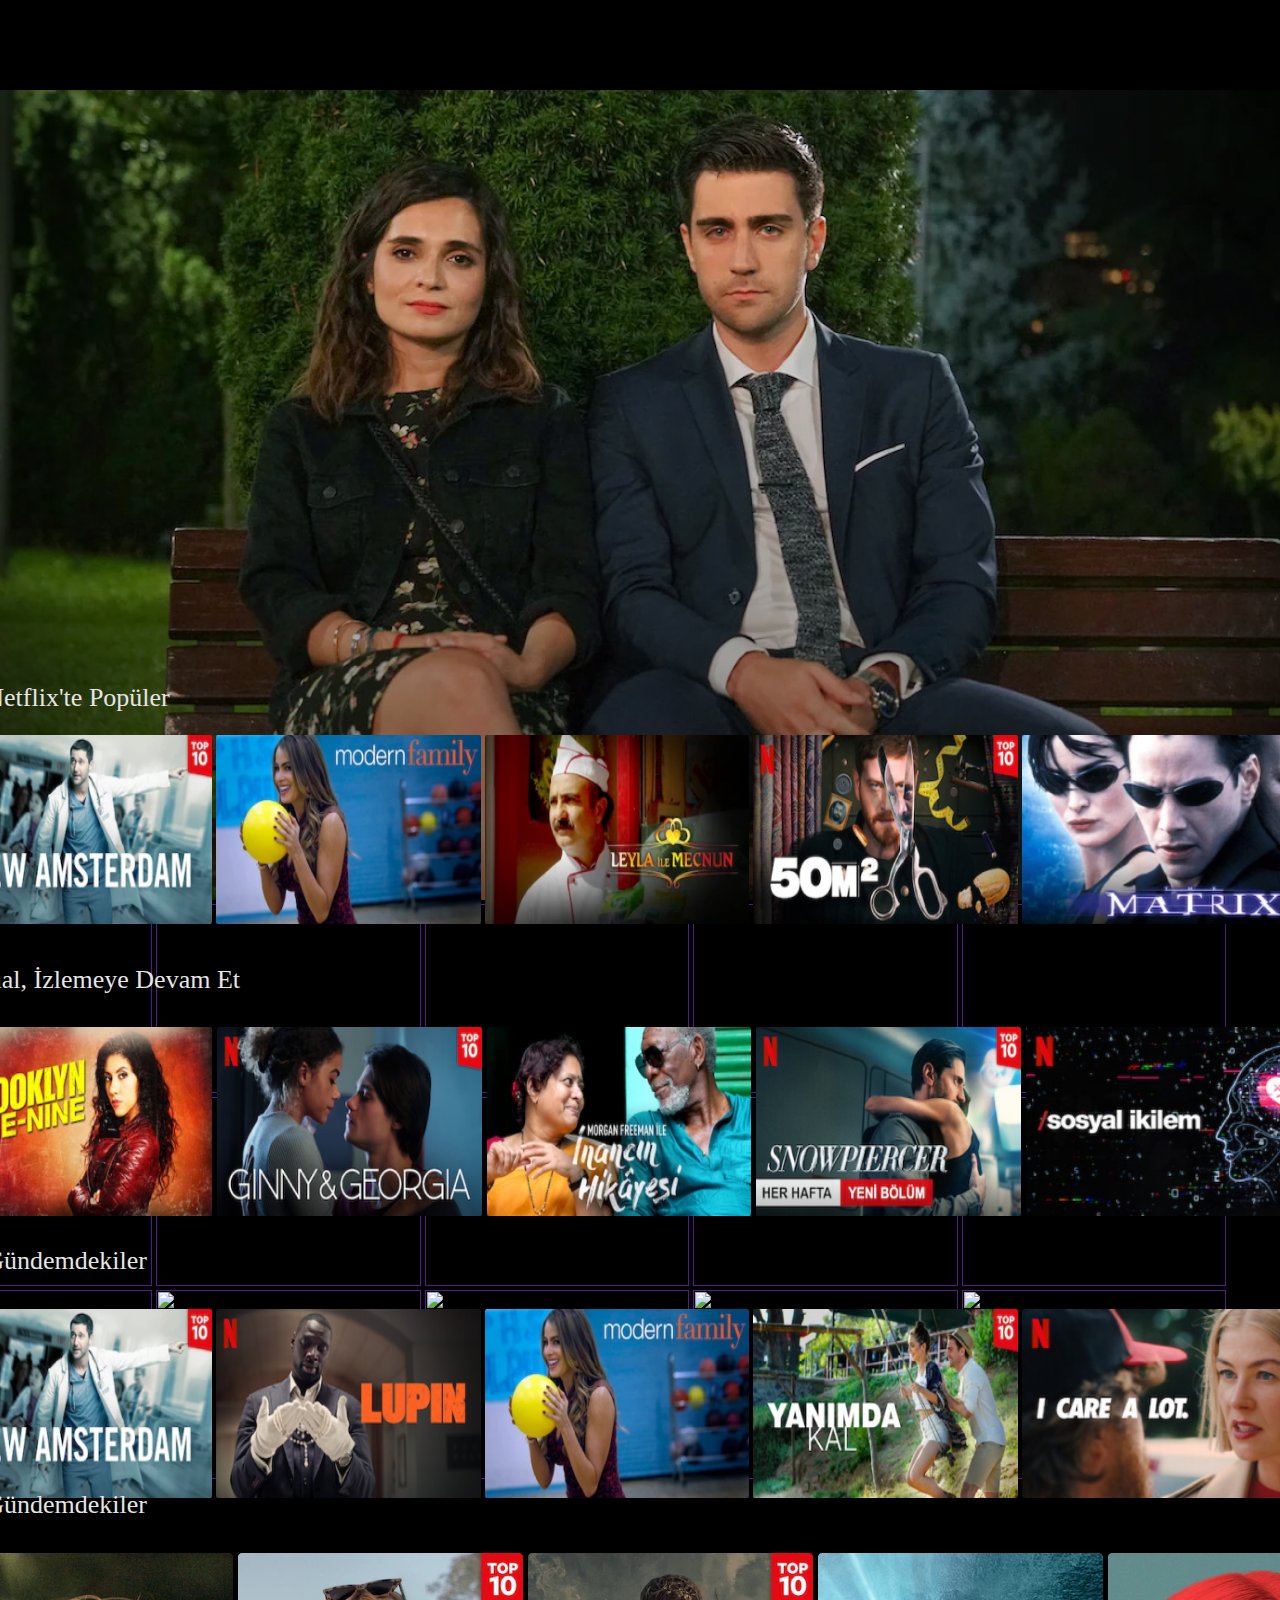
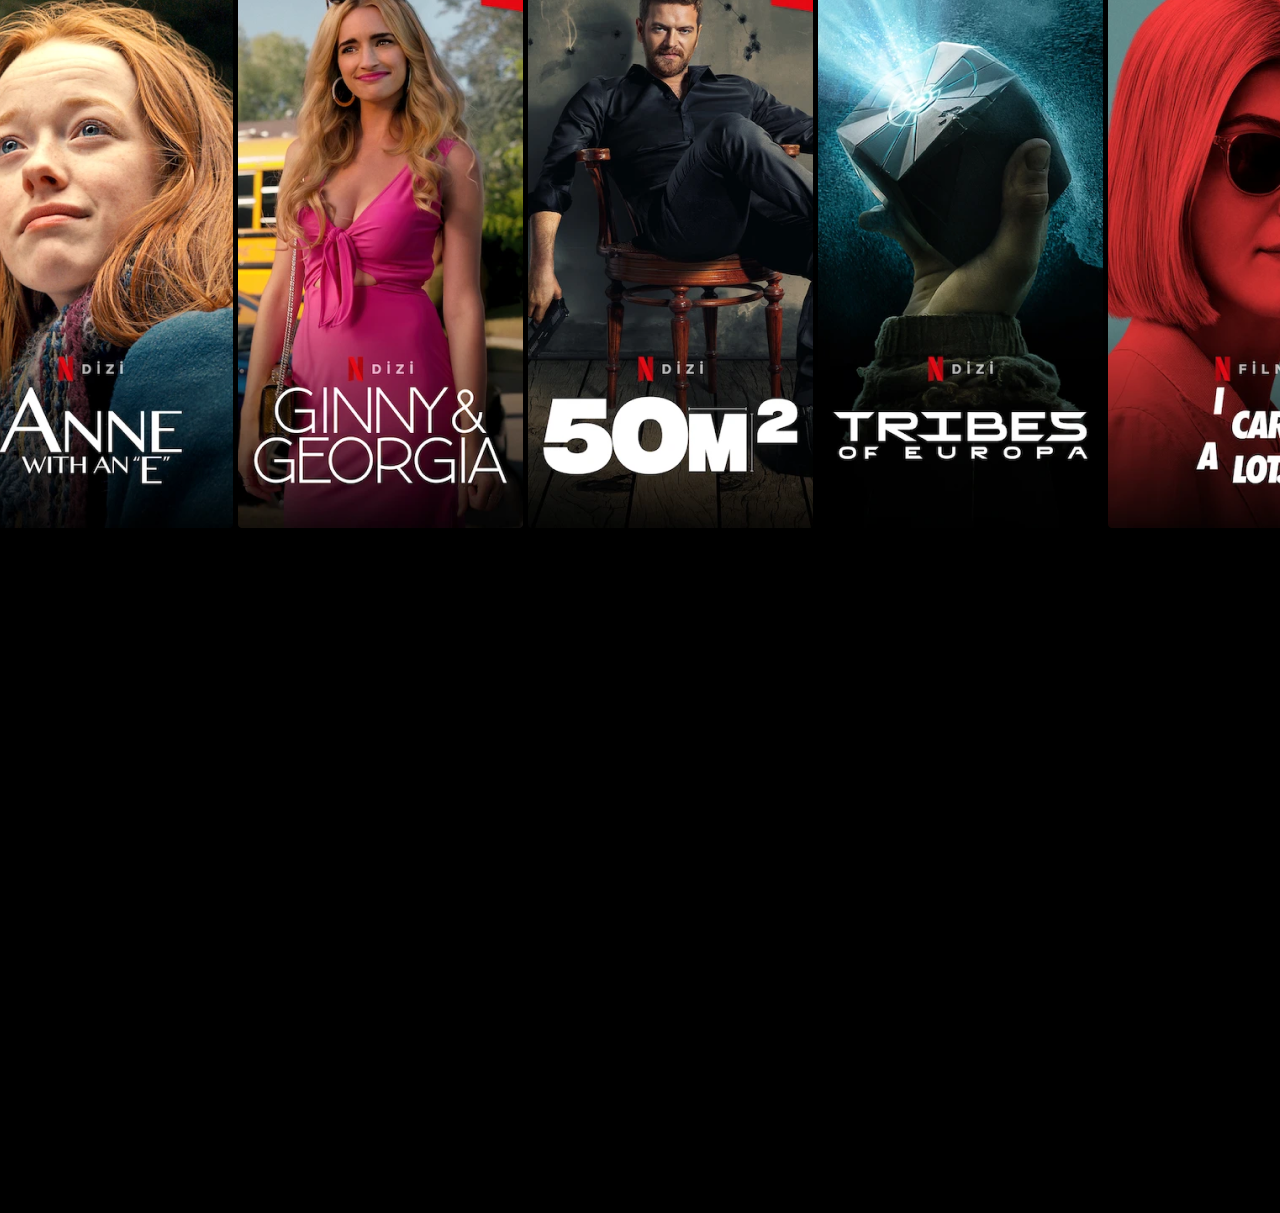
==== pages/homepage.html @ 5bb1a10b "first commit" ====
<!DOCTYPE html>
<html lang="en">
  <head>
    <meta charset="UTF-8" />
    <meta http-equiv="X-UA-Compatible" content="IE=edge" />
    <meta name="viewport" content="width=device-width, initial-scale=0.3" />
    <title>Document</title>
    <link rel="stylesheet" href="/css/style2.css" />
  </head>
  <body>
    <main class="contain">
      <nav class="nav1"></nav>
      <section class="forimg">
        <img src="/images1/backg.png" alt="" class="backg" />
        <div class="wrap1">
          <!-- <h2 class="head">Netflix'te Popüler</h2> -->
          <!-- <p class="p1">Netflix'te Popüler</p> -->
          <div class="r1">
            <h2 class="head">Netflix'te Popüler</h2>
            <a href="" class="a1">
              <img src="/images1/r11.png" alt="" class="rr1"
            /></a>
            <a href="" class="a1">
              <img src="/images1/r12.png" alt="" class="rr1"
            /></a>
            <a href="" class="a1">
              <img src="/images1/r13.png" alt="" class="rr1"
            /></a>
            <a href="" class="a1">
              <img src="/images1/r14.png" alt="" class="rr1"
            /></a>
            <a href="" class="a1">
              <img src="/images1/r15.png" alt="" class="rr1"
            /></a>
          </div>
        </div>
        <div class="wrap2">
          <h2 class="head1">Kemal, İzlemeye Devam Et</h2>
          <div class="r2">
            <a href="" class="a1">
              <img src="/images1/r21.png" alt="" class="rr1"
            /></a>
            <a href="" class="a1">
              <img src="/images1/r22.png" alt="" class="rr1"
            /></a>
            <a href="" class="a1">
              <img src="/images1/r23.png" alt="" class="rr1"
            /></a>
            <a href="" class="a1">
              <img src="/images1/r24.png" alt="" class="rr1"
            /></a>
            <a href="" class="a1">
              <img src="/images1/r25.png" alt="" class="rr1"
            /></a>
          </div>
        </div>
        <div class="wrap3">
          <h2 class="head">Gündemdekiler</h2>
          <div class="r3">
            <a href="" class="a1">
              <img src="/images1/r11.png" alt="" class="rr1"
            /></a>
            <a href="" class="a1">
              <img src="/images1/r32.png" alt="" class="rr1"
            /></a>
            <a href="" class="a1">
              <img src="/images1/r12.png" alt="" class="rr1"
            /></a>
            <a href="" class="a1">
              <img src="/images1/r34.png" alt="" class="rr1"
            /></a>
            <a href="" class="a1">
              <img src="/images1/r35.png" alt="" class="rr1"
            /></a>
          </div>
        </div>
        <div class="wrap4">
          <h2 class="head">Gündemdekiler</h2>
          <div class="r4">
            <a href="" class="a1"
              ><img src="/images1/r41.png" alt="" class="rr4"
            /></a>
            <a href="" class="a1"
              ><img src="/images1/r42.png" alt="" class="rr4"
            /></a>
            <a href="" class="a1"
              ><img src="/images1/r43.png" alt="" class="rr4"
            /></a>
            <a href="" class="a1"
              ><img src="/images1/r44.png" alt="" class="rr4"
            /></a>
            <a href="" class="a1"
              ><img src="/images1/r45.png" alt="" class="rr4"
            /></a>
          </div>
        </div>
        <div class="wrap5">
          <div class="r5">
            <a href="" class="a1"><img src="" alt="" class="rr1" /></a>
            <a href="" class="a1"><img src="" alt="" class="rr1" /></a>
            <a href="" class="a1"><img src="" alt="" class="rr1" /></a>
            <a href="" class="a1"><img src="" alt="" class="rr1" /></a>
            <a href="" class="a1"><img src="" alt="" class="rr1" /></a>
          </div>
        </div>
        <div class="wrap6">
          <div class="r6">
            <a href="" class="a1"><img src="" alt="" class="rr1" /></a>
            <a href="" class="a1"><img src="" alt="" class="rr1" /></a>
            <a href="" class="a1"><img src="" alt="" class="rr1" /></a>
            <a href="" class="a1"><img src="" alt="" class="rr1" /></a>
            <a href="" class="a1"><img src="" alt="" class="rr1" /></a>
          </div>
        </div>
        <div class="wrap7"><div class="r7"></div></div>
        <a href="" class="a1"><img src="" alt="" class="rr1" /></a>
        <a href="" class="a1"><img src="" alt="" class="rr1" /></a>
        <a href="" class="a1"><img src="" alt="" class="rr1" /></a>
        <a href="" class="a1"><img src="" alt="" class="rr1" /></a>
        <a href="" class="a1"><img src="" alt="" class="rr1" /></a>
      </section>
    </main>
  </body>
</html>
---- css/style2.css ----
body {
  /* justify-content: space-evenly; */
  display: flex;
  flex-wrap: wrap;
  background-color: black;
  align-items: center;
  flex-direction: column;
  align-content: center;
  justify-items: center;
}
.backg {
  /* position: absolute; */
  width: 1440px;
  /* height: 12cm; */
  left: 0px;
  top: 0px;

  background: linear-gradient(
      180deg,
      rgba(0, 0, 0, 0) 0%,
      rgba(0, 0, 0, 0.5) 100%
    ),
    url(image.png);
}
.forimg {
  left: 0%;
  right: 0%;
  top: 0px;
  border-radius: 0px;
  /* max-width: 35cm; */
  width: 1440px;
  /* height: 12cm; */
}

.contain {
  position: relative;
  width: 1505px;
  height: 2723px;
  left: 0px;
  top: 82px;
  background-color: black;
  /* justify-content: space-evenly; */
  /* align-items: center;
  flex-wrap: wrap;
  flex-direction: column-reverse;
  justify-content: center;
  align-items: center;
  align-content: center;
  justify-items: center; */
  justify-content: space-evenly;
  align-items: center;
  flex-wrap: wrap;
  flex-direction: column-reverse;
}
.r1 {
  /* position: relative; */
  width: 1445px;
  height: 171px;

  /* Inside auto layout */

  flex: none;
  order: 1;
  flex-grow: 0;
  /* margin-bottom: 2cm; */
  margin-top: -1cm;
}
.rr1 {
  width: 7cm;
  height: 5cm;
}
.wrap1 {
  display: flex;
  flex-direction: column;
  align-items: flex-start;
  padding: 0px;
  gap: 10px;

  position: absolute;
  width: 1445px;
  height: 214px;
  left: 60px;
  top: 607px;
}
.r2 {
  /* Auto layout */

  display: flex;
  flex-direction: row;
  align-items: flex-start;
  padding: 0px;
  gap: 5px;

  width: 1445px;
  height: 171px;

  /* Inside auto layout */

  flex: none;
  order: 1;
  flex-grow: 0;
}
.wrap2 {
  /* Auto layout */

  display: flex;
  flex-direction: column;
  align-items: flex-start;
  padding: 0px;
  gap: 10px;

  position: absolute;
  width: 1445px;
  height: 214px;
  left: 60px;
  top: 851px;
}
.head {
  color: white;
  width: 213px;
  height: 33px;

  /* Netflix Sans - Medium - 26px */

  font-family: "Netflix Sans";
  font-style: normal;
  font-weight: 500;
  font-size: 26px;
  line-height: 33px;

  /* SmokeWhite */

  color: #e5e5e5;

  /* Inside auto layout */

  flex: none;
  order: 0;
  flex-grow: 0;
  margin-left: 1cm;
}
.head1 {
  margin-left: 0.1cm;
  /* margin-bottom: 1cm; */
  color: white;

  idth: 319px;
  height: 33px;

  /* Netflix Sans - Medium - 26px */

  font-family: "Netflix Sans";
  font-style: normal;
  font-weight: 500;
  font-size: 26px;
  line-height: 33px;

  /* SmokeWhite */

  color: #e5e5e5;

  /* Inside auto layout */

  flex: none;
  order: 0;
  flex-grow: 0;
}
.wrap3 {
  /* Auto layout */

  display: flex;
  flex-direction: column;
  align-items: flex-start;
  padding: 0px;
  gap: 10px;

  position: absolute;
  width: 1445px;
  height: 214px;
  /* height: 9cm; */
  padding-top: 1cm;
  left: 60px;
  top: 1095px;
}
.rr5 {
  position: absolute;
  left: 0%;
  right: 0%;
  top: 0%;
  bottom: 0%;

  background: url(image.png);
  border-radius: 4px;
}
.wrap4 {
  /* Auto layout */

  display: flex;
  flex-direction: column;
  align-items: flex-start;
  padding: 0px;
  gap: 10px;

  position: absolute;
  width: 1445px;
  height: 618px;
  left: 60px;
  top: 1339px;
  padding-top: 1cm;
}
.r4 {
  /* Auto layout */

  display: flex;
  flex-direction: row;
  align-items: flex-start;
  padding: 0px;
  gap: 5px;

  width: 1445px;
  height: 575px;

  /* Inside auto layout */

  flex: none;
  order: 1;
  flex-grow: 0;
}

.wrap5 {
}
.r5 {
}
.wrap6 {
}
.r6 {
}
.wrap7 {
}
.r7 {
}
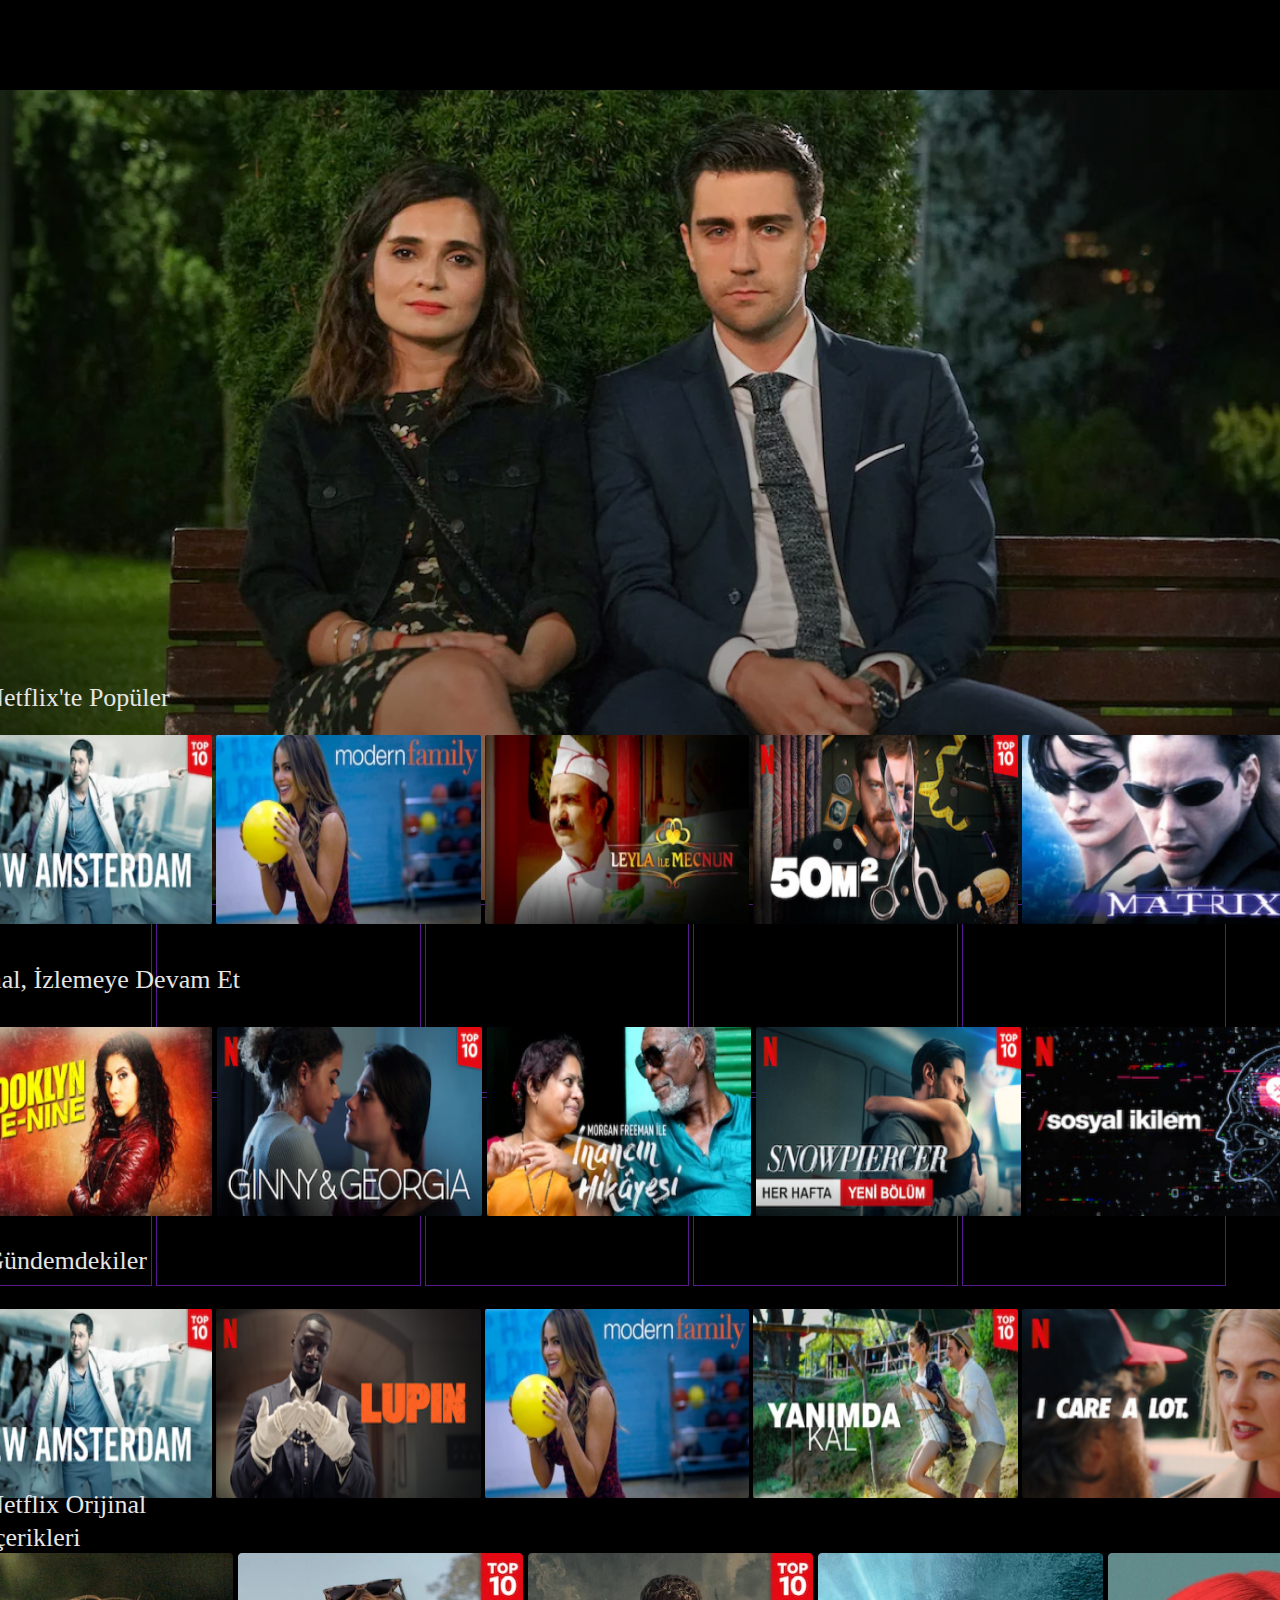
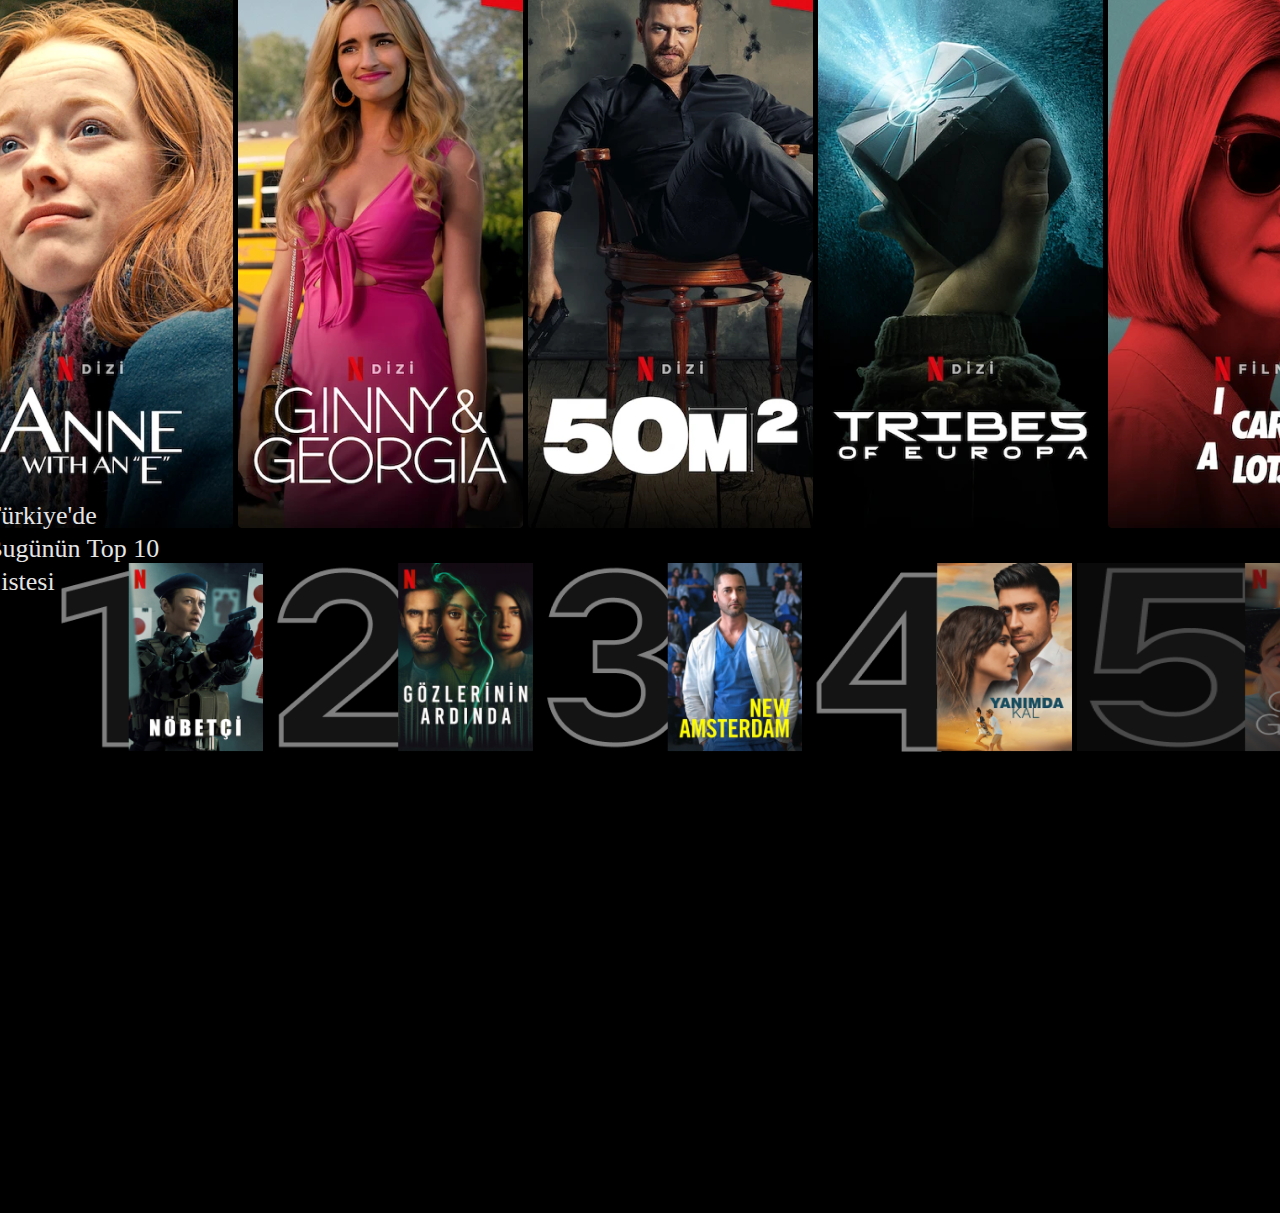
==== commit 9048d70a: "second commit" ====
--- a/pages/homepage.html
+++ b/pages/homepage.html
@@ -4,7 +4,7 @@
     <meta charset="UTF-8" />
     <meta http-equiv="X-UA-Compatible" content="IE=edge" />
     <meta name="viewport" content="width=device-width, initial-scale=0.3" />
-    <title>Document</title>
+    <title>Netflix home page</title>
     <link rel="stylesheet" href="/css/style2.css" />
   </head>
   <body>
@@ -75,7 +75,7 @@
           </div>
         </div>
         <div class="wrap4">
-          <h2 class="head">Gündemdekiler</h2>
+          <h2 class="head">Netflix Orijinal İçerikleri</h2>
           <div class="r4">
             <a href="" class="a1"
               ><img src="/images1/r41.png" alt="" class="rr4"
@@ -95,12 +95,23 @@
           </div>
         </div>
         <div class="wrap5">
+          <h2 class="head">Türkiye'de Bugünün Top 10 Listesi</h2>
           <div class="r5">
-            <a href="" class="a1"><img src="" alt="" class="rr1" /></a>
-            <a href="" class="a1"><img src="" alt="" class="rr1" /></a>
-            <a href="" class="a1"><img src="" alt="" class="rr1" /></a>
-            <a href="" class="a1"><img src="" alt="" class="rr1" /></a>
-            <a href="" class="a1"><img src="" alt="" class="rr1" /></a>
+            <a href="" class="a1"
+              ><img src="/images1/r51.png" alt="" class="rr1"
+            /></a>
+            <a href="" class="a1"
+              ><img src="/images1/r52.png" alt="" class="rr1"
+            /></a>
+            <a href="" class="a1"
+              ><img src="/images1/r53.png" alt="" class="rr1"
+            /></a>
+            <a href="" class="a1"
+              ><img src="/images1/r54.png" alt="" class="rr1"
+            /></a>
+            <a href="" class="a1"
+              ><img src="/images1/r55.png" alt="" class="rr1"
+            /></a>
           </div>
         </div>
         <div class="wrap6">
--- a/css/style2.css
+++ b/css/style2.css
@@ -228,8 +228,30 @@
 }
 
 .wrap5 {
+  /* Auto layout */
+
+  display: flex;
+  flex-direction: column;
+  align-items: flex-start;
+  padding: 0px;
+  gap: 10px;
+
+  position: absolute;
+  width: 1445px;
+  height: 248px;
+  left: 60px;
+  top: 1987px;
 }
 .r5 {
+  display: flex;
+  flex-direction: row;
+  justify-content: center;
+  align-items: center;
+  padding: 0px;
+  gap: 5px;
+
+  width: 1445px;
+  height: 205px;
 }
 .wrap6 {
 }
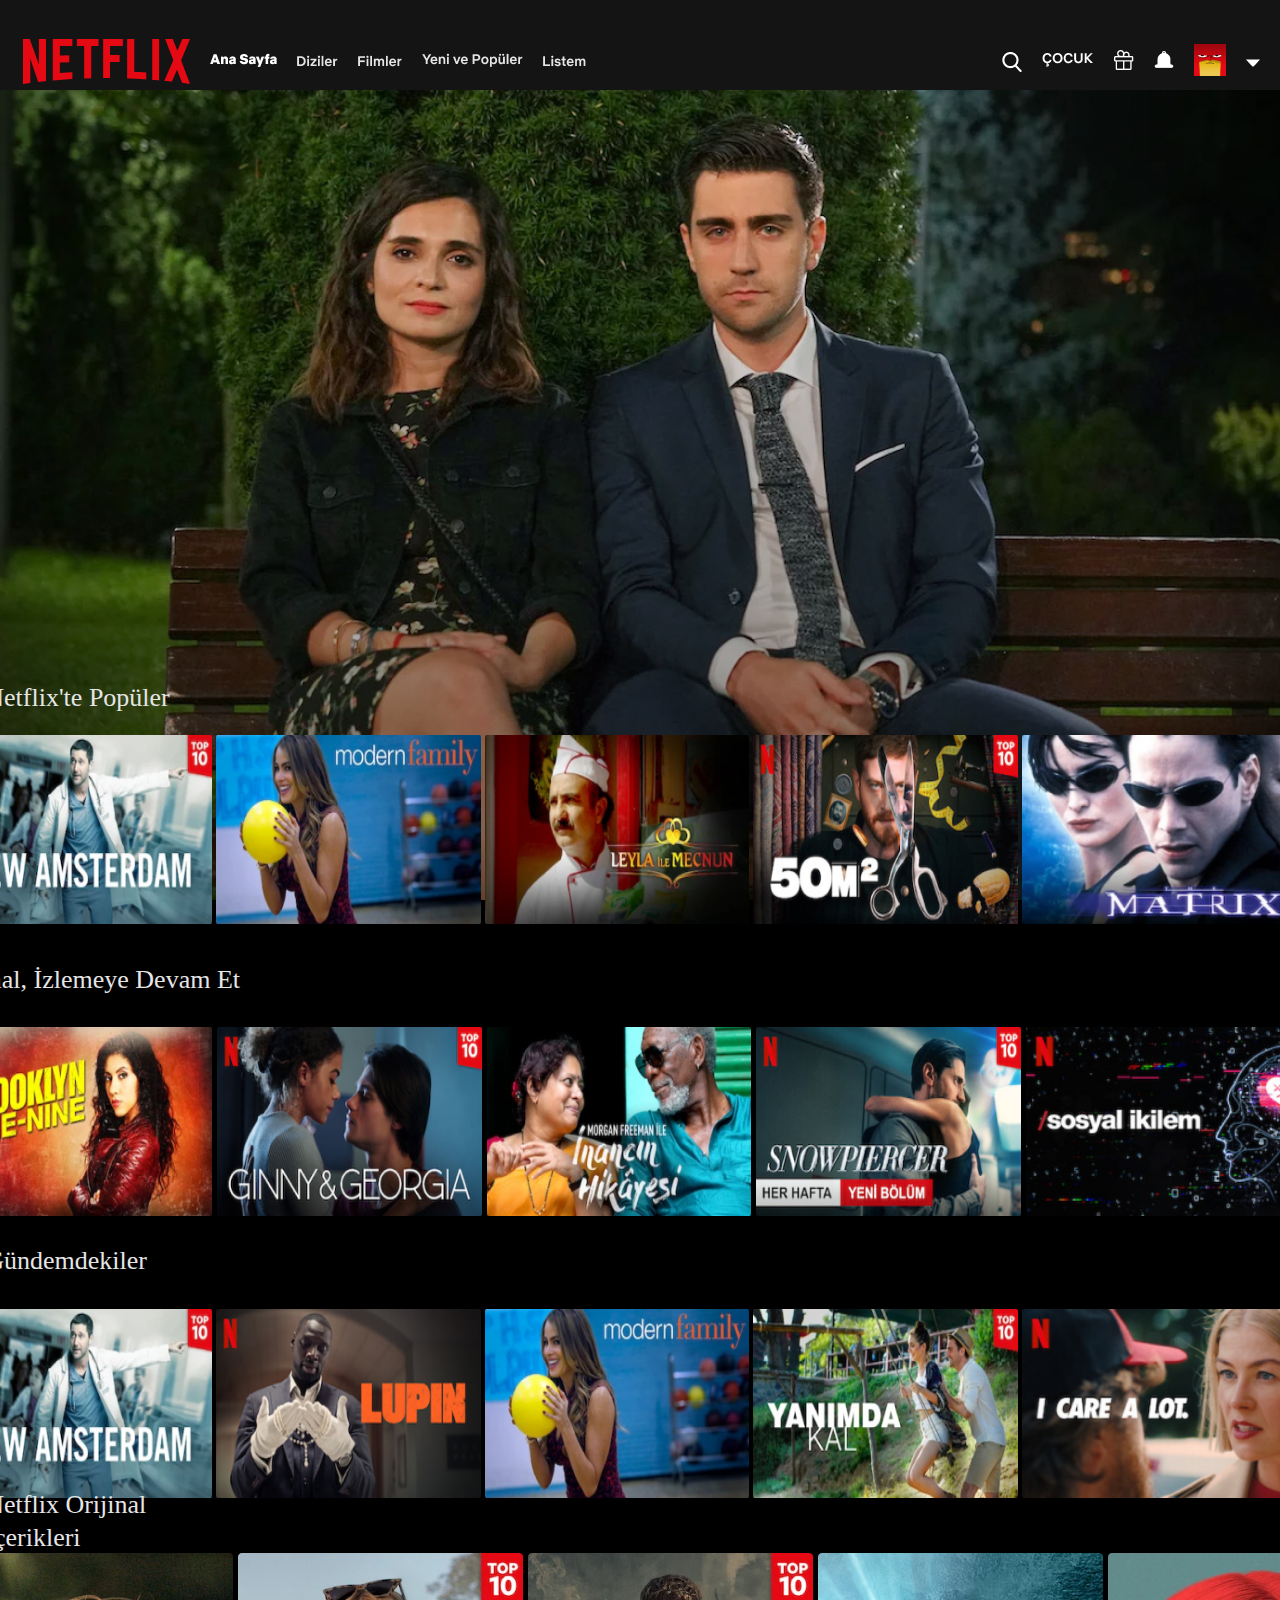
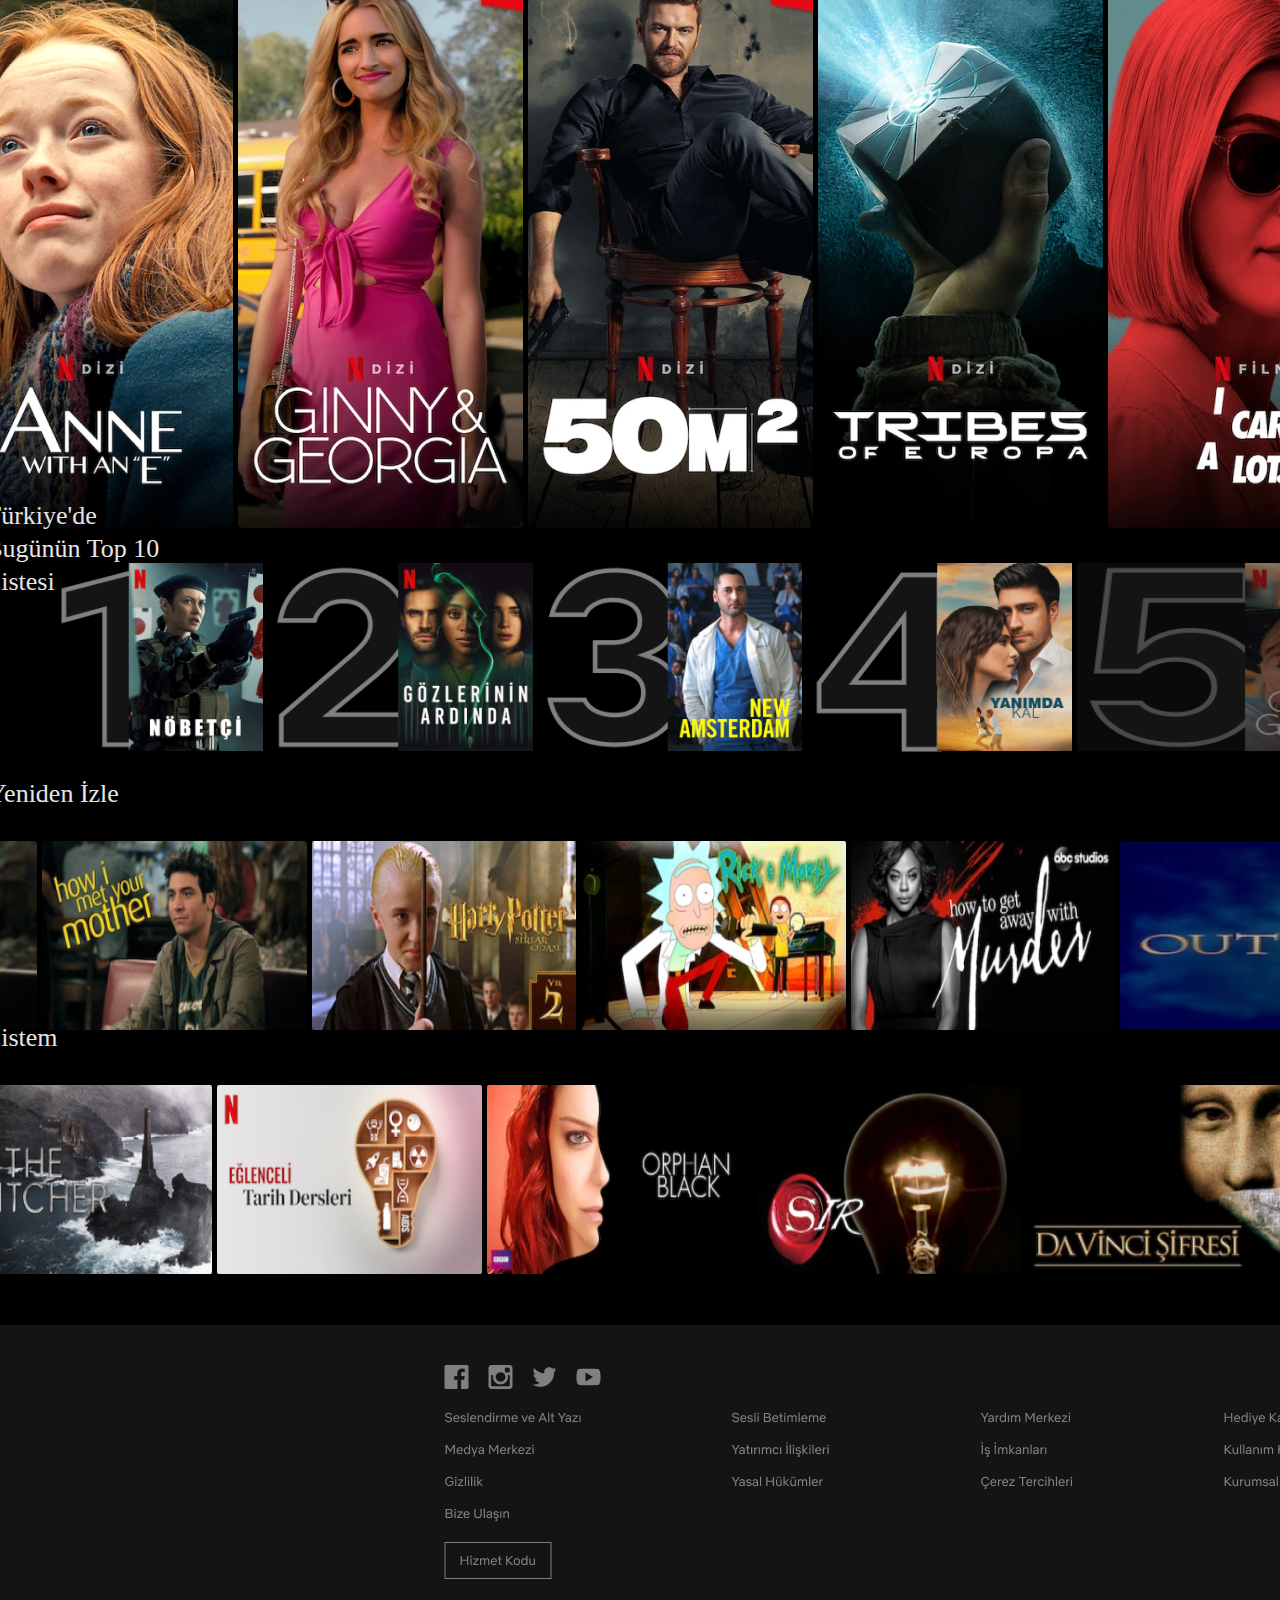
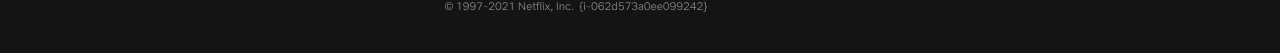
==== commit be5f02aa: "fourth commit" ====
--- a/pages/homepage.html
+++ b/pages/homepage.html
@@ -9,14 +9,45 @@
   </head>
   <body>
     <main class="contain">
-      <nav class="nav1"></nav>
+      <nav class="nav1">
+        <div class="con">
+          <div class="text">
+            <a href="#1" class="a2"></a>
+            <img src="/images/netflixlogo.png" alt="" class="logo" /></a>
+            <a href="#2" class="a2">
+            <img src="/images1/t1.png" alt="" class="t1" /></a>
+            <a href="#2" class="a2">
+            <img src="/images1/t2.png" alt="" class="t2" /></a>
+            <a href="#3" class="a2">
+            <img src="/images1/t3.png" alt="" class="t3" /></a>
+            <a href="#popul" class="a2">
+            <img src="/images1/t4.png" alt="" class="t4" /></a>
+            <a href="#listen" class="a2">
+            <img src="/images1/t5.png" alt="" class="t5" /></a>
+          </div>
+        </div>
+        <div class="fun">
+          <a href="https:/youtube.com" class="a2"></a>
+          <img src="/images1/search.png" alt="" class="serch" /></a>
+          <a href="" class="a2">
+          <img src="/images1/ÇOCUK.png" alt="" class="quick" /></a>
+          <a href="" class="a2">
+          <img src="/images1/gift.png" alt="" class="gift" /></a>
+          <a href="" class="a2">
+          <img src="/images1/not.png" alt="" class="n0t" /></a>
+          <a href="" class="a2">
+          <img src="/images1/ProfileIMG.png" alt="" class="profile" /></a>
+          <a href="" class="a2">
+          <img src="/images1/db.png" alt="" class="db" /></a>
+        </div>
+      </nav>
       <section class="forimg">
         <img src="/images1/backg.png" alt="" class="backg" />
         <div class="wrap1">
           <!-- <h2 class="head">Netflix'te Popüler</h2> -->
           <!-- <p class="p1">Netflix'te Popüler</p> -->
           <div class="r1">
-            <h2 class="head">Netflix'te Popüler</h2>
+            <h2 class="head" id="popul" >Netflix'te Popüler</h2>
             <a href="" class="a1">
               <img src="/images1/r11.png" alt="" class="rr1"
             /></a>
@@ -35,7 +66,7 @@
           </div>
         </div>
         <div class="wrap2">
-          <h2 class="head1">Kemal, İzlemeye Devam Et</h2>
+          <h2 class="head1" id="5">Kemal, İzlemeye Devam Et</h2>
           <div class="r2">
             <a href="" class="a1">
               <img src="/images1/r21.png" alt="" class="rr1"
@@ -55,7 +86,7 @@
           </div>
         </div>
         <div class="wrap3">
-          <h2 class="head">Gündemdekiler</h2>
+          <h2 class="head" id="4">Gündemdekiler</h2>
           <div class="r3">
             <a href="" class="a1">
               <img src="/images1/r11.png" alt="" class="rr1"
@@ -75,7 +106,7 @@
           </div>
         </div>
         <div class="wrap4">
-          <h2 class="head">Netflix Orijinal İçerikleri</h2>
+          <h2 class="head" id="3">Netflix Orijinal İçerikleri</h2>
           <div class="r4">
             <a href="" class="a1"
               ><img src="/images1/r41.png" alt="" class="rr4"
@@ -95,7 +126,7 @@
           </div>
         </div>
         <div class="wrap5">
-          <h2 class="head">Türkiye'de Bugünün Top 10 Listesi</h2>
+          <h2 class="head" id="2">Türkiye'de Bugünün Top 10 Listesi</h2>
           <div class="r5">
             <a href="" class="a1"
               ><img src="/images1/r51.png" alt="" class="rr1"
@@ -115,21 +146,50 @@
           </div>
         </div>
         <div class="wrap6">
+          <h2 class="head3" id="1">Yeniden İzle</h2>
           <div class="r6">
-            <a href="" class="a1"><img src="" alt="" class="rr1" /></a>
-            <a href="" class="a1"><img src="" alt="" class="rr1" /></a>
-            <a href="" class="a1"><img src="" alt="" class="rr1" /></a>
-            <a href="" class="a1"><img src="" alt="" class="rr1" /></a>
-            <a href="" class="a1"><img src="" alt="" class="rr1" /></a>
+            <a href="" class="a1"
+              ><img src="/images1/r61.png" alt="" class="rr1"
+            /></a>
+            <a href="" class="a1"
+              ><img src="/images1/r62.png" alt="" class="rr1"
+            /></a>
+            <a href="" class="a1"
+              ><img src="/images1/r63.png" alt="" class="rr1"
+            /></a>
+            <a href="" class="a1"
+              ><img src="/images1/r64.png" alt="" class="rr1"
+            /></a>
+            <a href="" class="a1"
+              ><img src="/images1/r65.png" alt="" class="rr1"
+            /></a>
+            <a href="" class="a1"
+              ><img src="/images1/r66.png" alt="" class="rr1"
+            /></a>
           </div>
         </div>
-        <div class="wrap7"><div class="r7"></div></div>
-        <a href="" class="a1"><img src="" alt="" class="rr1" /></a>
-        <a href="" class="a1"><img src="" alt="" class="rr1" /></a>
-        <a href="" class="a1"><img src="" alt="" class="rr1" /></a>
-        <a href="" class="a1"><img src="" alt="" class="rr1" /></a>
-        <a href="" class="a1"><img src="" alt="" class="rr1" /></a>
+        <div class="wrap7">
+          <h2 class="head" id="listen">Listem</h2>
+          <div class="r7">
+            <a href="" class="a1"
+              ><img src="/images1/r71.png" alt="" class="rr1"
+            /></a>
+            <a href="" class="a1"
+              ><img src="/images1/r72.png" alt="" class="rr1"
+            /></a>
+            <a href="" class="a1"
+              ><img src="/images1/r73.png" alt="" class="rr1"
+            /></a>
+            <a href="" class="a1"
+              ><img src="/images1/r74.png" alt="" class="rr1"
+            /></a>
+            <a href="" class="a1"
+              ><img src="/images1/r75.png" alt="" class="rr1"
+            /></a>
+          </div>
+        </div>
       </section>
+      <footer class="foot"><img src="/images1/Footer.png" alt="" class="last"></footer>
     </main>
   </body>
 </html>
--- a/css/style2.css
+++ b/css/style2.css
@@ -8,8 +8,30 @@
   align-content: center;
   justify-items: center;
 }
+.nav1 {
+  /* Auto layout */
+
+  display: flex;
+  flex-direction: row;
+  /* justify-content: center; */
+  align-items: center;
+  padding: 25px 60px;
+  gap: 530px;
+
+  position: absolute;
+  width: 1440px;
+  height: 82px;
+  left: 0px;
+  top: 0px;
+
+  /* Black */
+
+  background: #141414;
+  /* background-color: red; */
+  margin-top: -2.5cm;
+}
 .backg {
-  /* position: absolute; */
+  position: absolute;
   width: 1440px;
   /* height: 12cm; */
   left: 0px;
@@ -35,7 +57,7 @@
 .contain {
   position: relative;
   width: 1505px;
-  height: 2723px;
+  height: 70cm;
   left: 0px;
   top: 82px;
   background-color: black;
@@ -254,10 +276,172 @@
   height: 205px;
 }
 .wrap6 {
+  /* Auto layout */
+
+  display: flex;
+  flex-direction: column;
+  align-items: flex-start;
+  padding: 0px;
+  gap: 10px;
+
+  position: absolute;
+  width: 1735px;
+  height: 214px;
+  left: -115px;
+  top: 2265px;
 }
 .r6 {
+  /* Auto layout */
+
+  display: flex;
+  flex-direction: row;
+  align-items: flex-start;
+  padding: 0px;
+  gap: 5px;
+
+  width: 1735px;
+  height: 171px;
+
+  /* Inside auto layout */
+
+  flex: none;
+  order: 1;
+  flex-grow: 0;
 }
 .wrap7 {
+  /* Auto layout */
+
+  display: flex;
+  flex-direction: column;
+  align-items: flex-start;
+  padding: 0px;
+  gap: 10px;
+
+  position: absolute;
+  width: 1445px;
+  height: 214px;
+  left: 60px;
+  top: 2509px;
 }
 .r7 {
-}
+  display: flex;
+  flex-direction: row;
+  align-items: flex-start;
+  padding: 0px;
+  gap: 5px;
+
+  width: 1445px;
+  height: 171px;
+
+  /* Inside auto layout */
+
+  flex: none;
+  order: 1;
+  flex-grow: 0;
+}
+.head3 {
+  width: 146px;
+  height: 33px;
+
+  /* Netflix Sans - Medium - 26px */
+
+  font-family: "Netflix Sans";
+  font-style: normal;
+  font-weight: 500;
+  font-size: 26px;
+  line-height: 33px;
+
+  /* SmokeWhite */
+
+  color: #e5e5e5;
+  margin-left: 5.7cm;
+}
+.con {
+  /* Auto layout */
+
+  display: flex;
+  flex-direction: row;
+  justify-content: center;
+  align-items: center;
+  padding: 0px;
+  gap: 50px;
+
+  width: 542px;
+  height: 30px;
+
+  /* Inside auto layout */
+
+  flex: none;
+  order: 0;
+  flex-grow: 0;
+  margin-left: 2cm;
+}
+.logo {
+}
+.text {
+  display: flex;
+  flex-direction: row;
+  justify-content: center;
+  align-items: center;
+  padding: 0px;
+  gap: 20px;
+
+  width: 381px;
+  height: 18px;
+
+  /* Inside auto layout */
+
+  flex: none;
+  order: 1;
+  flex-grow: 0;
+}
+.t1 {
+}
+.t2 {
+}
+.t3 {
+}
+.t4 {
+}
+.t5 {
+}
+.fun {
+  /* Auto layout */
+
+  display: flex;
+  flex-direction: row;
+  /* justify-content: center; */
+  align-items: center;
+  padding: 0px;
+  gap: 20px;
+
+  width: 248px;
+  height: 32px;
+
+  /* Inside auto layout */
+
+  flex: none;
+  order: 1;
+  /* flex-grow: ; */
+  margin-left: -3cm;
+}
+.last {
+  /* Auto layout */
+
+  display: flex;
+  flex-direction: column;
+  justify-content: center;
+  align-items: flex-start;
+  padding: 20px 278.5px;
+  gap: 20px;
+
+  position: absolute;
+  width: 1440px;
+  height: 288px;
+  left: 0px;
+  top: 2835px;
+
+  /* Black */
+
+  background: #141414;
+}
